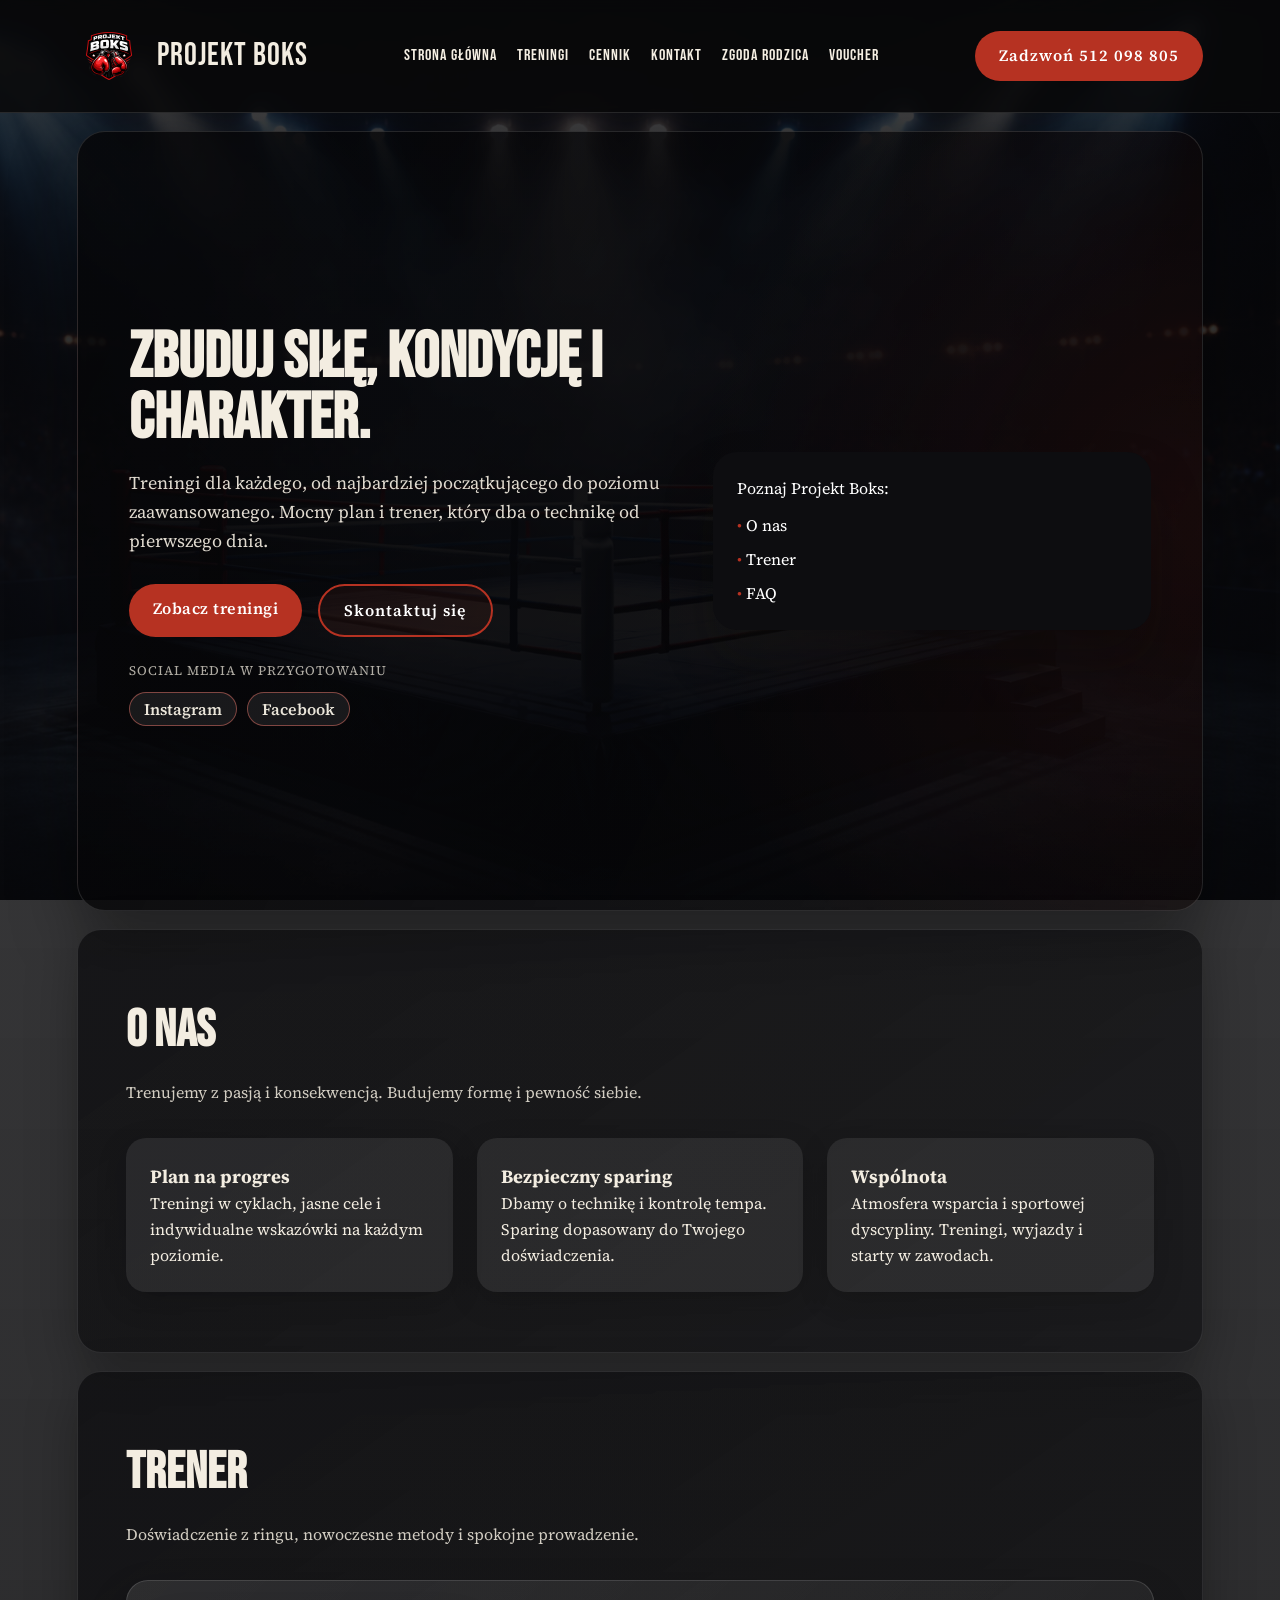
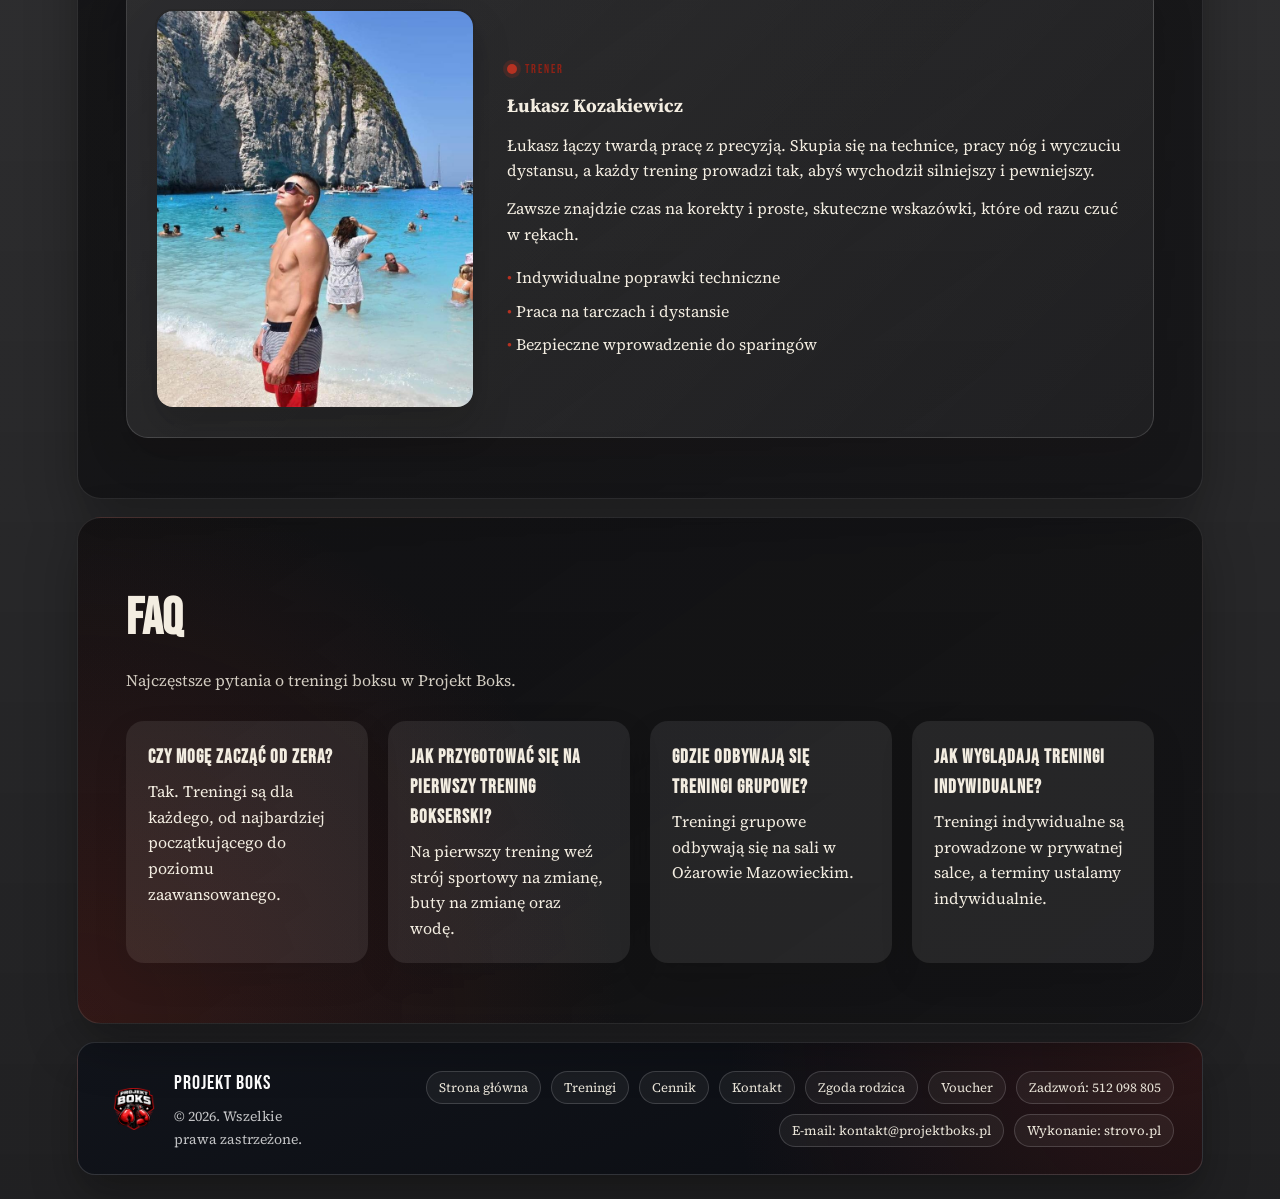
==== index.html @ 38eeeb5b "aktualizacja" ====
﻿<!doctype html>
<html lang="pl">
<head>
  <meta charset="utf-8" />
  <meta name="viewport" content="width=device-width, initial-scale=1" />
  <script>document.documentElement.classList.add('js');</script>
  <title>Projekt Boks - Strona Główna</title>
  <meta name="description" content="Projekt Boks: treningi boksu dla początkujących i zaawansowanych. Sprawdź ofertę, cennik i kontakt." />
  <meta name="robots" content="index,follow" />
  <meta name="theme-color" content="#b63222" />
  <link rel="canonical" href="https://projektboks.pl/" />
  <meta property="og:type" content="website" />
  <meta property="og:title" content="Projekt Boks - Klub Bokserski" />
  <meta property="og:description" content="Treningi boksu dla każdego: grupowe i indywidualne." />
  <meta property="og:url" content="https://projektboks.pl/" />
  <meta property="og:image" content="https://projektboks.pl/img/logo.png" />
  <link rel="preconnect" href="https://fonts.googleapis.com" />
  <link rel="preconnect" href="https://fonts.gstatic.com" crossorigin />
  <link href="https://fonts.googleapis.com/css2?family=Bebas+Neue&family=Source+Serif+4:opsz,wght@8..60,300;8..60,400;8..60,600&display=swap" rel="stylesheet" />
  <link rel="icon" href="img/logo.png" type="image/png" />
  <link rel="stylesheet" href="styles.css" />
</head>
<body>
  <div class="bg-noise"></div>
  <header class="site-header">
    <a class="brand" href="./" aria-label="Strona główna">
      <img src="img/logo.png" alt="Projekt Boks logo" class="logo" width="64" height="64" />
      <div class="brand-text">
        <span class="brand-name">Projekt Boks</span>
      </div>
    </a>
    <button class="nav-toggle" type="button" aria-expanded="false" aria-controls="site-nav" aria-label="Otwórz menu">
      <span></span><span></span><span></span>
    </button>
    <nav id="site-nav" class="nav">
      <a href="./">Strona główna</a>
      <a href="treningi/">Treningi</a>
      <a href="cennik/">Cennik</a>
      <a href="kontakt/">Kontakt</a>
      <a href="media/Zgoda%20rodzica.pdf" target="_blank" rel="noopener noreferrer">Zgoda rodzica</a>
      <a href="https://forms.gle/zf1vMXAwkFk1NDKx6" target="_blank" rel="noopener noreferrer">Voucher</a>
    </nav>
    <div class="header-cta">
      <a class="btn btn-primary btn-phone" href="tel:+48512098805">Zadzwoń 512 098 805</a>
    </div>
  </header>

  <main>
    <section class="hero" id="hero">
      <div class="hero-content">
        <h1>Zbuduj siłę, kondycję i charakter.</h1>
        <p class="lead">
          Treningi dla każdego, od najbardziej początkującego do poziomu zaawansowanego.
          Mocny plan i trener, który dba o technikę od pierwszego dnia.
        </p>
        <div class="hero-actions">
          <a class="btn btn-primary" href="treningi/">Zobacz treningi</a>
          <a class="btn btn-outline btn-phone" href="kontakt/">Skontaktuj się</a>
        </div>
        <div class="hero-social" aria-label="Social media w przygotowaniu">
          <p class="hero-social-note">Social media w przygotowaniu</p>
          <div class="hero-social-list">
            <span class="social-chip">Instagram</span>
            <span class="social-chip">Facebook</span>
          </div>
        </div>
      </div>
      <div class="hero-card">
        <div class="card-body">
          <p class="card-text">Poznaj Projekt Boks:</p>
          <ul class="card-list">
            <li><a href="#o-nas">O nas</a></li>
            <li><a href="#trener">Trener</a></li>
            <li><a href="#faq">FAQ</a></li>
          </ul>
        </div>
      </div>
    </section>

    <section class="about" id="o-nas">
      <div class="section-heading">
        <h2>O nas</h2>
        <p>Trenujemy z pasją i konsekwencją. Budujemy formę i pewność siebie.</p>
      </div>
      <div class="about-grid">
        <div class="about-card">
          <h3>Plan na progres</h3>
          <p>Treningi w cyklach, jasne cele i indywidualne wskazówki na każdym poziomie.</p>
        </div>
        <div class="about-card">
          <h3>Bezpieczny sparing</h3>
          <p>Dbamy o technikę i kontrolę tempa. Sparing dopasowany do Twojego doświadczenia.</p>
        </div>
        <div class="about-card">
          <h3>Wspólnota</h3>
          <p>Atmosfera wsparcia i sportowej dyscypliny. Treningi, wyjazdy i starty w zawodach.</p>
        </div>
      </div>
    </section>

    <section class="coach" id="trener">
      <div class="section-heading">
        <h2>Trener</h2>
        <p>Doświadczenie z ringu, nowoczesne metody i spokojne prowadzenie.</p>
      </div>
      <div class="coach-profile">
        <img src="img/trener.jpg" alt="Łukasz Kozakiewicz - trener boksu" class="coach-photo" loading="lazy" />
        <div class="coach-info">
          <span class="coach-role">Trener</span>
          <h3>Łukasz Kozakiewicz</h3>
          <p>
            Łukasz łączy twardą pracę z precyzją. Skupia się na technice, pracy nóg i wyczuciu
            dystansu, a każdy trening prowadzi tak, abyś wychodził silniejszy i pewniejszy.
          </p>
          <p>
            Zawsze znajdzie czas na korekty i proste, skuteczne wskazówki, które od razu czuć w
            rękach.
          </p>
          <ul class="coach-list">
            <li>Indywidualne poprawki techniczne</li>
            <li>Praca na tarczach i dystansie</li>
            <li>Bezpieczne wprowadzenie do sparingów</li>
          </ul>
        </div>
      </div>
    </section>

    <section class="faq" id="faq">
      <div class="section-heading">
        <h2>FAQ</h2>
        <p>Najczęstsze pytania o treningi boksu w Projekt Boks.</p>
      </div>
      <div class="faq-grid">
        <article class="faq-item">
          <h3>Czy mogę zacząć od zera?</h3>
          <p>Tak. Treningi są dla każdego, od najbardziej początkującego do poziomu zaawansowanego.</p>
        </article>
        <article class="faq-item">
          <h3>Jak przygotować się na pierwszy trening bokserski?</h3>
          <p>Na pierwszy trening weź strój sportowy na zmianę, buty na zmianę oraz wodę.</p>
        </article>
        <article class="faq-item">
          <h3>Gdzie odbywają się treningi grupowe?</h3>
          <p>Treningi grupowe odbywają się na sali w Ożarowie Mazowieckim.</p>
        </article>
        <article class="faq-item">
          <h3>Jak wyglądają treningi indywidualne?</h3>
          <p>Treningi indywidualne są prowadzone w prywatnej salce, a terminy ustalamy indywidualnie.</p>
        </article>
      </div>
    </section>
  </main>

  <footer class="site-footer">
    <div class="footer-left">
      <img src="img/logo.png" alt="Projekt Boks logo" class="footer-logo" width="56" height="56" />
      <div class="footer-meta">
        <span class="footer-brand">Projekt Boks</span>
        <span>© 2026. Wszelkie prawa zastrzeżone.</span>
      </div>
    </div>
    <div class="footer-right">
      <a class="footer-link" href="./">Strona główna</a>
      <a class="footer-link" href="treningi/">Treningi</a>
      <a class="footer-link" href="cennik/">Cennik</a>
      <a class="footer-link" href="kontakt/">Kontakt</a>
      <a class="footer-link" href="media/Zgoda%20rodzica.pdf" target="_blank" rel="noopener noreferrer">Zgoda rodzica</a>
      <a class="footer-link" href="https://forms.gle/zf1vMXAwkFk1NDKx6" target="_blank" rel="noopener noreferrer">Voucher</a>
      <a class="footer-link" href="tel:+48512098805">Zadzwoń: 512 098 805</a>
      <a class="footer-link" href="mailto:kontakt@projektboks.pl">E-mail: kontakt@projektboks.pl</a>
      <a class="footer-link" href="https://strovo.pl" rel="nofollow">Wykonanie: strovo.pl</a>
    </div>
  </footer>
  <script>
    (function () {
      var toggle = document.querySelector(".nav-toggle");
      var nav = document.getElementById("site-nav");
      if (!toggle || !nav) return;
      toggle.addEventListener("click", function () {
        var isOpen = nav.classList.toggle("open");
        toggle.setAttribute("aria-expanded", isOpen ? "true" : "false");
      });
      nav.querySelectorAll("a").forEach(function (link) {
        link.addEventListener("click", function () {
          nav.classList.remove("open");
          toggle.setAttribute("aria-expanded", "false");
        });
      });
    })();
  </script>
</body>
</html>
---- styles.css ----
﻿:root {
  --ink: #f3ede1;
  --sand: #f5efe3;
  --clay: #d7c6a5;
  --ember: #b63222;
  --ember-dark: #8f2216;
  --charcoal: #0d0d10;
  --mist: rgba(255, 255, 255, 0.1);
}

html {
  scroll-behavior: smooth;
  scroll-padding-top: 110px;
}

@media (prefers-reduced-motion: reduce) {
  html {
    scroll-behavior: auto;
  }
}

* {
  box-sizing: border-box;
  margin: 0;
  padding: 0;
}

body {
  font-family: "Source Serif 4", serif;
  color: var(--ink);
  background:
    linear-gradient(rgba(8, 8, 10, 0.78), rgba(8, 8, 10, 0.9)),
    url("img/tlo.png") center / cover no-repeat fixed;
  line-height: 1.6;
  min-height: 100vh;
}

.bg-noise {
  position: fixed;
  inset: 0;
  background-image: url("data:image/svg+xml,%3Csvg xmlns='http://www.w3.org/2000/svg' width='120' height='120' viewBox='0 0 120 120'%3E%3Cfilter id='n'%3E%3CfeTurbulence type='fractalNoise' baseFrequency='0.9' numOctaves='2' stitchTiles='stitch'/%3E%3C/filter%3E%3Crect width='120' height='120' filter='url(%23n)' opacity='0.06'/%3E%3C/svg%3E");
  pointer-events: none;
  mix-blend-mode: soft-light;
  opacity: 0.32;
  z-index: 0;
}

.site-header {
  position: sticky;
  top: 0;
  z-index: 2;
  display: flex;
  justify-content: space-between;
  align-items: center;
  padding: 24px 6vw;
  background: rgba(8, 8, 10, 0.88);
  backdrop-filter: blur(8px);
  border-bottom: 1px solid rgba(255, 255, 255, 0.12);
  gap: 20px;
}

.brand {
  display: flex;
  gap: 16px;
  align-items: center;
  text-decoration: none;
  color: inherit;
}

.logo {
  width: 64px;
  height: 64px;
  object-fit: contain;
}

.brand-text {
  display: flex;
  flex-direction: column;
  font-family: "Bebas Neue", sans-serif;
  letter-spacing: 1px;
}

.brand-name {
  font-size: 32px;
}

.brand-tag {
  font-size: 14px;
  color: var(--ember-dark);
}

.nav {
  display: flex;
  gap: 20px;
  font-family: "Bebas Neue", sans-serif;
  letter-spacing: 1px;
}

.nav-toggle {
  display: none;
}

.nav a {
  text-decoration: none;
  color: #f5efe3;
  position: relative;
}

.nav a::after {
  content: "";
  position: absolute;
  left: 0;
  bottom: -6px;
  width: 100%;
  height: 2px;
  background: var(--ember);
  transform: scaleX(0);
  transform-origin: left;
  transition: transform 0.3s ease;
}

.nav a:hover::after {
  transform: scaleX(1);
}

.nav a[aria-current="page"]::after {
  transform: scaleX(1);
}

.nav a:focus-visible,
.brand:focus-visible,
.btn:focus-visible {
  outline: 3px solid rgba(182, 50, 34, 0.6);
  outline-offset: 4px;
  border-radius: 999px;
}

main {
  position: relative;
  z-index: 1;
}

section {
  padding: 80px 6vw;
}

.top-anchor {
  position: absolute;
  top: 0;
  left: 0;
  height: 1px;
  width: 1px;
}

.hero {
  display: grid;
  grid-template-columns: 1.1fr 0.9fr;
  gap: 48px;
  align-items: center;
  min-height: calc(100vh - 120px);
  margin: 18px 6vw;
  border-radius: 28px;
  padding: 70px clamp(24px, 4vw, 54px);
  background:
    linear-gradient(115deg, rgba(6, 6, 8, 0.86), rgba(6, 6, 8, 0.62)),
    radial-gradient(circle at right, rgba(182, 50, 34, 0.28), transparent 46%);
  border: 1px solid rgba(255, 255, 255, 0.12);
  box-shadow: 0 24px 66px rgba(0, 0, 0, 0.42);
}

.eyebrow {
  text-transform: uppercase;
  font-family: "Bebas Neue", sans-serif;
  letter-spacing: 2px;
  color: var(--ember-dark);
}

.hero h1 {
  font-family: "Bebas Neue", sans-serif;
  font-size: clamp(42px, 5vw, 88px);
  margin: 12px 0 20px;
  line-height: 0.95;
}

.lead {
  font-size: 18px;
  max-width: 560px;
  color: rgba(243, 237, 225, 0.92);
}

.hero-actions {
  display: flex;
  gap: 16px;
  margin: 28px 0 24px;
}

.hero-social {
  display: grid;
  gap: 10px;
}

.hero-social-note {
  font-size: 13px;
  letter-spacing: 1px;
  text-transform: uppercase;
  color: rgba(243, 237, 225, 0.72);
}

.hero-social-list {
  display: flex;
  flex-wrap: wrap;
  gap: 10px;
}

.social-chip {
  display: inline-flex;
  align-items: center;
  padding: 8px 14px;
  border-radius: 999px;
  background: rgba(255, 255, 255, 0.08);
  border: 1px solid rgba(255, 127, 113, 0.45);
  color: rgba(243, 237, 225, 0.96);
  font-weight: 600;
  line-height: 1;
}

.btn {
  display: inline-block;
  padding: 12px 24px;
  border-radius: 999px;
  text-decoration: none;
  font-weight: 600;
  letter-spacing: 0.5px;
  transition: transform 0.2s ease, box-shadow 0.2s ease;
  cursor: pointer;
}

button.btn {
  font-family: "Source Serif 4", serif;
}

.btn:hover {
  transform: translateY(-2px);
  box-shadow: 0 12px 24px rgba(12, 10, 7, 0.15);
}

.btn-primary {
  background: var(--ember);
  color: #fff;
}

.btn-outline {
  border: 2px solid var(--ember);
  color: #fff;
  background: rgba(182, 50, 34, 0.08);
}

.btn-phone {
  letter-spacing: 1px;
}

.hero-card {
  background: var(--charcoal);
  color: #fff;
  border-radius: 24px;
  overflow: hidden;
  box-shadow: 0 30px 50px rgba(12, 10, 7, 0.25);
  transform: translateY(20px);
  animation: floatIn 1s ease forwards;
}

.card-top {
  background: var(--ember);
  padding: 16px 24px;
  font-family: "Bebas Neue", sans-serif;
  letter-spacing: 1px;
}

.card-body {
  padding: 24px;
}

.card-title {
  font-size: 22px;
  font-weight: 600;
  margin-bottom: 12px;
}

.card-list {
  margin-top: 12px;
  display: grid;
  gap: 8px;
  list-style: none;
}

.card-list li::before {
  content: "• ";
  color: var(--ember);
}

.card-list a {
  color: #fff;
  text-decoration: none;
}

.card-list a:hover {
  text-decoration: underline;
}

.section-heading h2 {
  font-family: "Bebas Neue", sans-serif;
  font-size: clamp(32px, 4vw, 64px);
  margin-bottom: 8px;
}

.section-heading p {
  max-width: 520px;
  color: rgba(243, 237, 225, 0.85);
}

.about-grid,
.training-grid,
.pricing-grid {
  display: grid;
  gap: 24px;
  margin-top: 32px;
}

.about-grid {
  grid-template-columns: repeat(auto-fit, minmax(220px, 1fr));
}

.about,
.coach,
.training,
.pricing,
.faq {
  margin: 18px 6vw;
  border-radius: 24px;
  padding: 60px clamp(22px, 4vw, 48px);
  background: linear-gradient(145deg, rgba(12, 12, 14, 0.74), rgba(12, 12, 14, 0.58));
  border: 1px solid rgba(255, 255, 255, 0.1);
  box-shadow: 0 20px 52px rgba(0, 0, 0, 0.32);
}

.about-card {
  background: rgba(255, 255, 255, 0.08);
  padding: 24px;
  border-radius: 20px;
  box-shadow: 0 10px 30px rgba(0, 0, 0, 0.2);
}

.training {
  background:
    radial-gradient(circle at top right, rgba(182, 50, 34, 0.22), transparent 42%),
    linear-gradient(145deg, rgba(12, 12, 14, 0.8), rgba(12, 12, 14, 0.62));
}

.coach-profile {
  display: grid;
  grid-template-columns: minmax(220px, 320px) 1fr;
  gap: 32px;
  align-items: center;
  margin-top: 32px;
  background: linear-gradient(135deg, rgba(255, 255, 255, 0.1), rgba(255, 255, 255, 0.04));
  padding: 28px;
  border-radius: 22px;
  box-shadow: 0 18px 44px rgba(12, 10, 7, 0.14);
  border: 1px solid rgba(255, 255, 255, 0.14);
}

.coach-photo {
  width: 100%;
  aspect-ratio: 4 / 5;
  object-fit: cover;
  border-radius: 18px;
  border: 2px solid rgba(12, 10, 7, 0.12);
  box-shadow: 0 18px 36px rgba(12, 10, 7, 0.18);
}

.coach-info {
  display: grid;
  gap: 12px;
}

.coach-role {
  display: inline-flex;
  align-items: center;
  gap: 8px;
  font-family: "Bebas Neue", sans-serif;
  letter-spacing: 2px;
  text-transform: uppercase;
  font-size: 12px;
  color: var(--ember-dark);
}

.coach-role::before {
  content: "";
  width: 10px;
  height: 10px;
  border-radius: 50%;
  background: var(--ember);
  box-shadow: 0 0 0 4px rgba(182, 50, 34, 0.2);
}

.coach-list {
  list-style: none;
  display: grid;
  gap: 8px;
  margin-top: 6px;
}

.coach-list li::before {
  content: "• ";
  color: var(--ember);
}

.training-grid {
  grid-template-columns: repeat(auto-fit, minmax(240px, 1fr));
}

.training-grid article {
  background: rgba(255, 255, 255, 0.08);
  padding: 24px;
  border-radius: 18px;
  box-shadow: 0 18px 36px rgba(12, 10, 7, 0.12);
  display: grid;
  gap: 12px;
}

.training-card h3 {
  font-family: "Bebas Neue", sans-serif;
  letter-spacing: 1px;
  font-size: 34px;
}

.training-list {
  list-style: none;
  display: grid;
  gap: 8px;
  margin: 4px 0 2px;
}

.training-list li::before {
  content: "• ";
  color: var(--ember);
}

.training-meta {
  display: flex;
  flex-wrap: wrap;
  gap: 10px;
}

.training-page .pill {
  background: rgba(182, 50, 34, 0.18);
  border: 1px solid rgba(255, 127, 113, 0.62);
  color: #fff;
  padding: 9px 14px;
}

.training-page .pill-label {
  color: rgba(255, 255, 255, 0.85);
  font-size: 12px;
}

.training-page .pill-value {
  color: #ffe2de;
  font-weight: 700;
  letter-spacing: 0.2px;
}

.pill {
  display: inline-flex;
  align-items: center;
  gap: 8px;
  padding: 8px 14px;
  border-radius: 999px;
  background: rgba(182, 50, 34, 0.2);
  border: 1px solid rgba(182, 50, 34, 0.5);
  font-size: 13px;
  font-weight: 600;
  color: var(--ember-dark);
}

.pill-label {
  font-family: "Source Serif 4", serif;
  font-size: 12px;
  font-weight: 600;
  color: rgba(243, 237, 225, 0.8);
}

.training-note {
  margin-top: 24px;
  font-weight: 600;
  display: grid;
  gap: 12px;
  background: rgba(255, 255, 255, 0.07);
  border: 1px solid rgba(182, 50, 34, 0.35);
  border-radius: 18px;
  padding: 22px;
}

.training-note h3 {
  font-family: "Bebas Neue", sans-serif;
  letter-spacing: 1px;
  font-size: 30px;
}

.training-note p {
  color: rgba(243, 237, 225, 0.9);
}

.schedule-box {
  margin-top: 24px;
  background: rgba(255, 255, 255, 0.07);
  border: 1px solid rgba(255, 255, 255, 0.2);
  border-radius: 18px;
  padding: 22px;
}

.schedule-box h3 {
  font-family: "Bebas Neue", sans-serif;
  letter-spacing: 1px;
  font-size: 30px;
}

.schedule-days {
  margin-top: 4px;
  color: rgba(243, 237, 225, 0.9);
  font-weight: 600;
}

.schedule-list {
  display: grid;
  gap: 10px;
  margin-top: 14px;
}

.schedule-item {
  display: grid;
  grid-template-columns: 92px 1fr;
  gap: 12px;
  align-items: center;
  padding: 10px 12px;
  border-radius: 12px;
  background: rgba(0, 0, 0, 0.18);
  border: 1px solid rgba(255, 255, 255, 0.08);
}

.schedule-time {
  font-family: "Bebas Neue", sans-serif;
  font-size: 28px;
  color: #ff7f71;
  letter-spacing: 1px;
  line-height: 1;
}

.schedule-group {
  color: rgba(243, 237, 225, 0.95);
}

.pricing-grid {
  grid-template-columns: repeat(auto-fit, minmax(240px, 1fr));
  align-items: stretch;
}

.faq {
  background:
    radial-gradient(circle at bottom left, rgba(182, 50, 34, 0.2), transparent 44%),
    linear-gradient(145deg, rgba(12, 12, 14, 0.78), rgba(12, 12, 14, 0.62));
}

.faq-grid {
  display: grid;
  gap: 20px;
  margin-top: 28px;
  grid-template-columns: repeat(auto-fit, minmax(240px, 1fr));
}

.faq-item {
  background: rgba(255, 255, 255, 0.08);
  padding: 22px;
  border-radius: 18px;
  box-shadow: 0 14px 34px rgba(12, 10, 7, 0.1);
}

.faq-item h3 {
  font-family: "Bebas Neue", sans-serif;
  letter-spacing: 1px;
  margin-bottom: 6px;
}

.price-card {
  background: rgba(255, 255, 255, 0.08);
  padding: 28px;
  border-radius: 20px;
  box-shadow: 0 16px 40px rgba(12, 10, 7, 0.12);
  display: grid;
  gap: 16px;
  grid-template-rows: auto auto 1fr auto;
  min-height: 100%;
}

.price-card ul {
  list-style: none;
  display: grid;
  gap: 8px;
  align-content: start;
}

.price-card ul li::before {
  content: "• ";
  color: var(--ember);
}

.price {
  font-size: 36px;
  font-family: "Bebas Neue", sans-serif;
}

.group-prices {
  display: grid;
  gap: 10px;
  background: rgba(182, 50, 34, 0.14);
  border: 1px solid rgba(255, 127, 113, 0.5);
  border-radius: 14px;
  padding: 12px;
}

.group-price-row {
  display: flex;
  justify-content: space-between;
  align-items: center;
  gap: 12px;
  background: rgba(0, 0, 0, 0.2);
  border: 1px solid rgba(255, 255, 255, 0.1);
  border-radius: 10px;
  padding: 10px 12px;
}

.group-price-label {
  color: rgba(243, 237, 225, 0.92);
  font-weight: 600;
}

.group-price-value {
  font-family: "Bebas Neue", sans-serif;
  font-size: 30px;
  letter-spacing: 0.5px;
  color: #ff9f93;
  line-height: 1;
}

.featured {
  border: 2px solid var(--ember);
  box-shadow: 0 20px 44px rgba(12, 10, 7, 0.16);
}

.contact {
  background: radial-gradient(circle at top left, rgba(182, 50, 34, 0.24), transparent 45%),
    radial-gradient(circle at bottom right, rgba(255, 255, 255, 0.07), transparent 55%),
    linear-gradient(180deg, #12141a 0%, #0c0f14 100%);
  color: #fff;
  position: relative;
  overflow: hidden;
  margin: 18px 6vw;
  border-radius: 24px;
  border: 1px solid rgba(255, 255, 255, 0.14);
}

.contact::after {
  content: "";
  position: absolute;
  right: -120px;
  top: 40px;
  width: 260px;
  height: 260px;
  border-radius: 50%;
  border: 1px solid rgba(255, 255, 255, 0.12);
  box-shadow: inset 0 0 0 10px rgba(182, 50, 34, 0.18);
  pointer-events: none;
}

.contact-heading {
  max-width: 560px;
}

.contact-grid {
  display: grid;
  gap: 24px;
  margin-top: 32px;
  grid-template-columns: minmax(0, 1fr);
  justify-items: center;
}

.contact-card {
  background: linear-gradient(145deg, rgba(255, 255, 255, 0.1), rgba(255, 255, 255, 0.03));
  border: 1px solid rgba(182, 50, 34, 0.34);
  padding: 36px 40px;
  border-radius: 24px;
  box-shadow: 0 26px 70px rgba(0, 0, 0, 0.45);
  display: grid;
  grid-template-columns: 1.1fr auto;
  gap: 24px;
  align-items: center;
  max-width: 900px;
  width: 100%;
  backdrop-filter: blur(6px);
}

.contact-card h3 {
  font-family: "Bebas Neue", sans-serif;
  margin-top: 4px;
  letter-spacing: 1px;
  color: #f7f7f7;
}

.contact-card p {
  color: rgba(243, 237, 225, 0.88);
}

.contact-mail-link {
  color: #ff9f93;
  font-weight: 700;
  text-decoration: none;
}

.contact-mail-link:hover {
  text-decoration: underline;
}

.contact-form-card {
  grid-template-columns: 1fr;
  gap: 20px;
}

.contact-form {
  display: grid;
  gap: 10px;
}

.contact-form label {
  font-weight: 700;
  color: rgba(255, 255, 255, 0.9);
}

.contact-form input,
.contact-form textarea {
  width: 100%;
  background: rgba(8, 8, 10, 0.55);
  border: 1px solid rgba(255, 255, 255, 0.2);
  border-radius: 12px;
  padding: 12px 14px;
  color: #fff;
  font-family: "Source Serif 4", serif;
  font-size: 16px;
}

.contact-form input:focus-visible,
.contact-form textarea:focus-visible {
  outline: 2px solid rgba(255, 127, 113, 0.7);
  outline-offset: 2px;
}

.contact-form button {
  justify-self: start;
}



.phone {
  font-family: "Bebas Neue", sans-serif;
  font-size: 44px;
  letter-spacing: 2px;
  margin-top: 6px;
  color: #ff7f71;
  text-shadow: 0 8px 24px rgba(0, 0, 0, 0.4);
}

.contact-right {
  display: grid;
  justify-items: end;
  gap: 12px;
}

.parent-consent {
  margin: 18px 6vw;
  border-radius: 24px;
  padding: 60px clamp(22px, 4vw, 48px);
  background: linear-gradient(145deg, rgba(12, 12, 14, 0.78), rgba(12, 12, 14, 0.6));
  border: 1px solid rgba(255, 255, 255, 0.1);
  box-shadow: 0 20px 52px rgba(0, 0, 0, 0.32);
}

.consent-actions {
  margin-top: 22px;
  display: flex;
  flex-wrap: wrap;
  gap: 12px;
}

.pdf-wrap {
  margin-top: 22px;
  border-radius: 16px;
  overflow: hidden;
  border: 1px solid rgba(255, 255, 255, 0.14);
  background: rgba(0, 0, 0, 0.2);
}

.pdf-viewer {
  width: 100%;
  min-height: 75vh;
  border: 0;
}

@media (max-width: 900px) {
  .contact-card {
    grid-template-columns: 1fr;
    justify-items: start;
  }

  .contact-right {
    justify-items: start;
  }
}


.site-footer {
  margin: 18px 6vw 24px;
  padding: 24px clamp(18px, 3vw, 28px);
  display: flex;
  justify-content: space-between;
  align-items: center;
  gap: 20px;
  background:
    radial-gradient(circle at top right, rgba(182, 50, 34, 0.18), transparent 42%),
    linear-gradient(160deg, #11141b 0%, #0b0d12 100%);
  color: rgba(255, 255, 255, 0.75);
  border: 1px solid rgba(255, 255, 255, 0.14);
  border-radius: 18px;
  box-shadow: 0 20px 44px rgba(0, 0, 0, 0.34);
}

.footer-left {
  display: flex;
  align-items: center;
  gap: 12px;
  font-size: 14px;
  min-width: 220px;
}

.footer-meta {
  display: grid;
  gap: 6px;
}

.footer-logo {
  width: 56px;
  height: 56px;
  object-fit: contain;
  border: 0;
  background: transparent;
  padding: 0;
  box-shadow: none;
}

.footer-brand {
  font-family: "Bebas Neue", sans-serif;
  font-size: 20px;
  letter-spacing: 1px;
  color: #fff;
}

.footer-right {
  display: flex;
  gap: 10px;
  flex-wrap: wrap;
  align-items: center;
  justify-content: flex-end;
}

.footer-link {
  color: rgba(243, 237, 225, 0.96);
  text-decoration: none;
  font-size: 13px;
  line-height: 1;
  padding: 9px 12px;
  border-radius: 999px;
  border: 1px solid rgba(255, 255, 255, 0.16);
  background: rgba(255, 255, 255, 0.05);
  transition: border-color 0.2s ease, background 0.2s ease, color 0.2s ease;
}

.footer-link:hover {
  color: #fff;
  background: rgba(182, 50, 34, 0.18);
  border-color: rgba(255, 127, 113, 0.52);
}

@keyframes floatIn {
  from {
    opacity: 0;
    transform: translateY(40px);
  }
  to {
    opacity: 1;
    transform: translateY(20px);
  }
}

@media (max-width: 900px) {
  .site-header {
    flex-direction: column;
    gap: 12px;
    padding: 18px 6vw;
    align-items: stretch;
  }

  .nav-toggle {
    display: inline-flex;
    position: absolute;
    right: 6vw;
    top: 14px;
    align-items: center;
    justify-content: center;
    border: 1px solid rgba(255, 127, 113, 0.5);
    background: rgba(182, 50, 34, 0.12);
    color: #fff;
    border-radius: 12px;
    width: 48px;
    height: 42px;
    padding: 0;
    gap: 4px;
    flex-direction: column;
  }

  .nav-toggle span {
    width: 22px;
    height: 2px;
    background: #fff;
    border-radius: 2px;
  }

  .js .nav {
    display: none;
  }

  .js .nav.open {
    display: grid;
  }

  .nav {
    width: 100%;
    grid-template-columns: 1fr;
    gap: 10px;
    justify-content: flex-start;
    overflow: visible;
    padding-top: 4px;
  }

  .nav a {
    white-space: normal;
    padding: 10px 12px;
    border-radius: 12px;
    border: 1px solid rgba(255, 255, 255, 0.16);
    background: rgba(255, 255, 255, 0.04);
    font-size: 22px;
    line-height: 1.1;
  }

  .header-cta {
    width: 100%;
    display: flex;
    justify-content: center;
  }

  .logo {
    width: 56px;
    height: 56px;
  }

  .hero {
    grid-template-columns: 1fr;
    min-height: auto;
    margin: 12px 6vw;
    padding: 56px 22px;
  }

  .coach-profile {
    grid-template-columns: 1fr;
  }

  .about,
  .coach,
  .training,
  .pricing,
  .faq,
  .contact,
  .parent-consent {
    margin: 12px 6vw;
    padding: 48px 22px;
  }

  .hero-actions {
    flex-direction: column;
    align-items: flex-start;
  }

  .hero-actions .btn,
  .header-cta .btn,
  .contact-card .btn {
    width: 100%;
    text-align: center;
  }

  section {
    padding: 64px 6vw;
  }

  .phone {
    font-size: 34px;
  }

  .site-footer {
    flex-direction: column;
    align-items: flex-start;
    gap: 12px;
  }

  .footer-left {
    width: 100%;
  }

  .footer-right {
    justify-content: flex-start;
    width: 100%;
  }
}

@media (max-width: 600px) {
  .site-header {
    padding: 14px 6vw;
  }

  .nav-toggle {
    top: 10px;
  }

  .brand-name {
    font-size: 26px;
  }

  .hero h1 {
    font-size: clamp(36px, 10vw, 56px);
  }

  .lead {
    font-size: 16px;
  }

  .hero-card {
    transform: translateY(0);
  }

  .about,
  .coach,
  .training,
  .pricing,
  .faq,
  .contact,
  .parent-consent {
    margin: 10px 4vw;
    padding: 34px 16px;
  }

  .hero {
    margin: 10px 4vw;
    padding: 42px 16px;
  }

  .schedule-item {
    grid-template-columns: 78px 1fr;
    padding: 10px;
  }

  .schedule-time {
    font-size: 24px;
  }

  .footer-logo {
    width: 48px;
    height: 48px;
  }

  .footer-link {
    width: 100%;
    text-align: center;
  }

  .contact-grid {
    grid-template-columns: 1fr;
  }
}
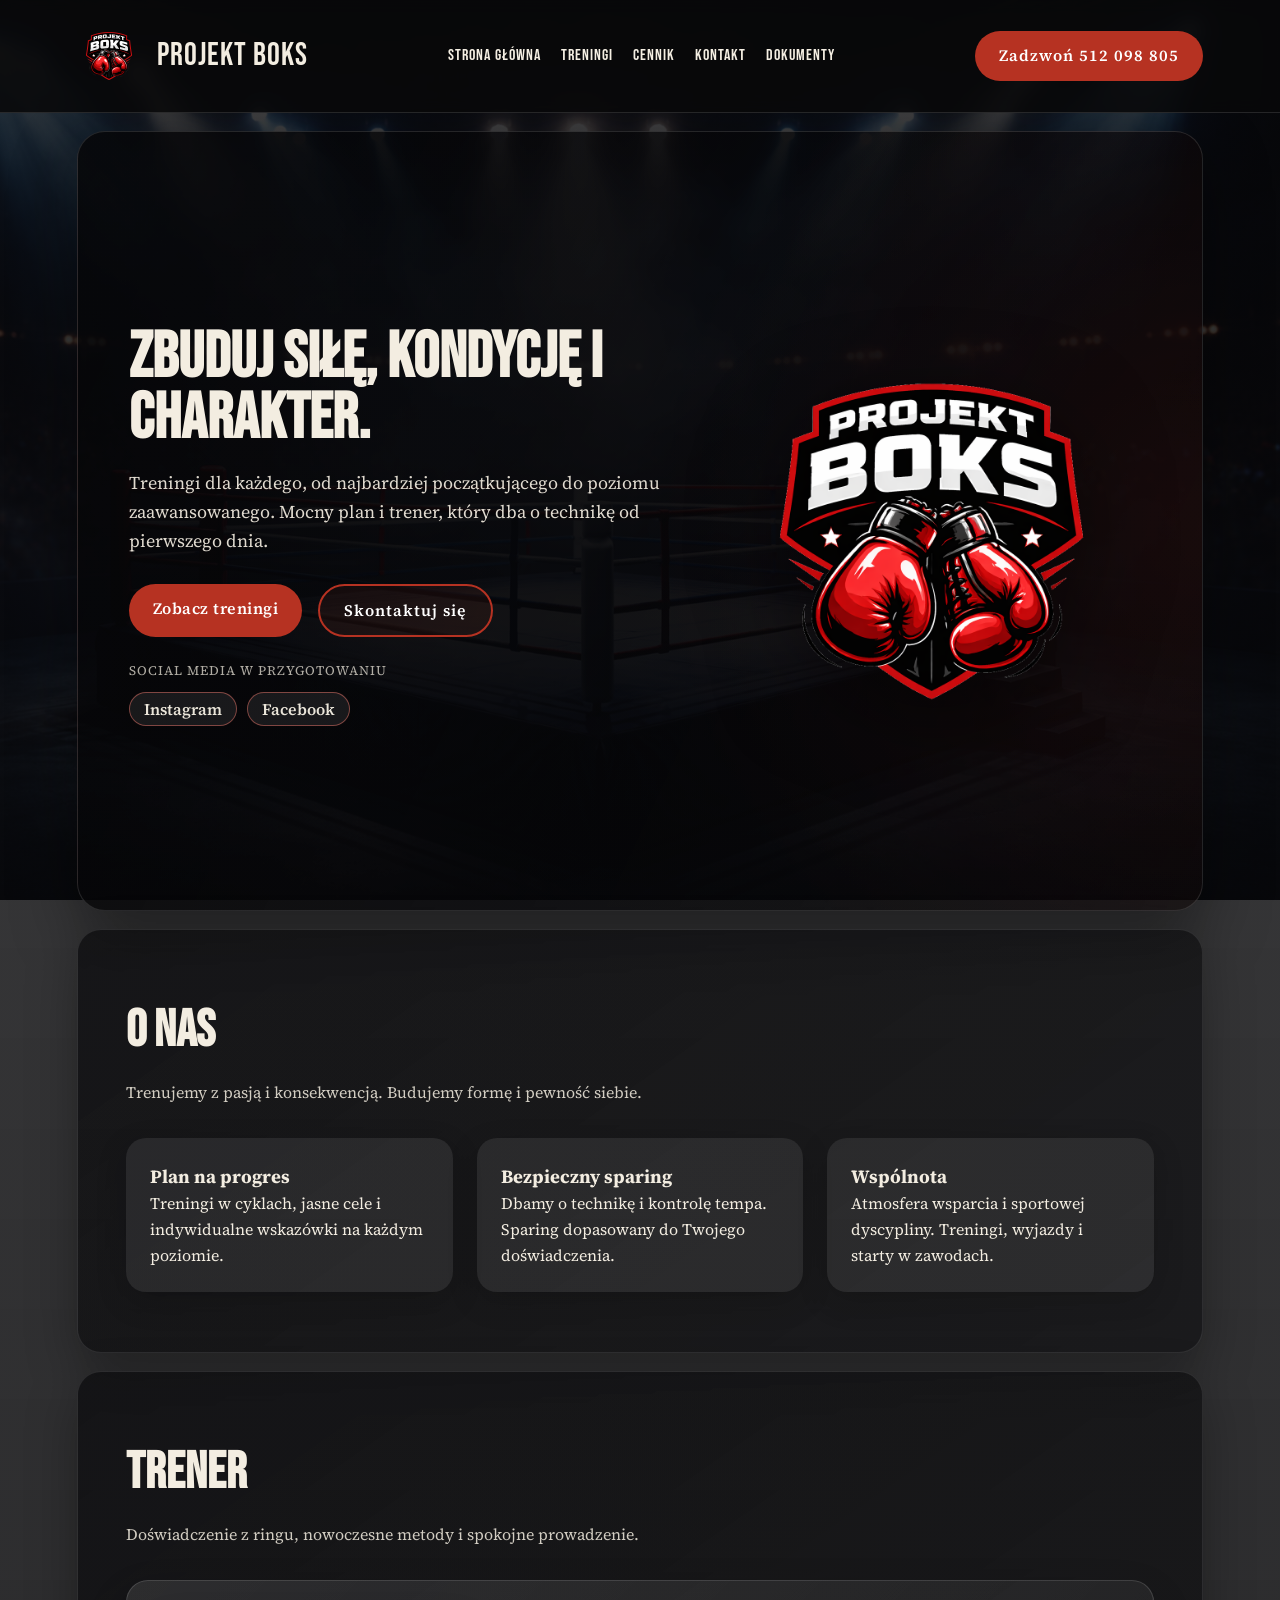
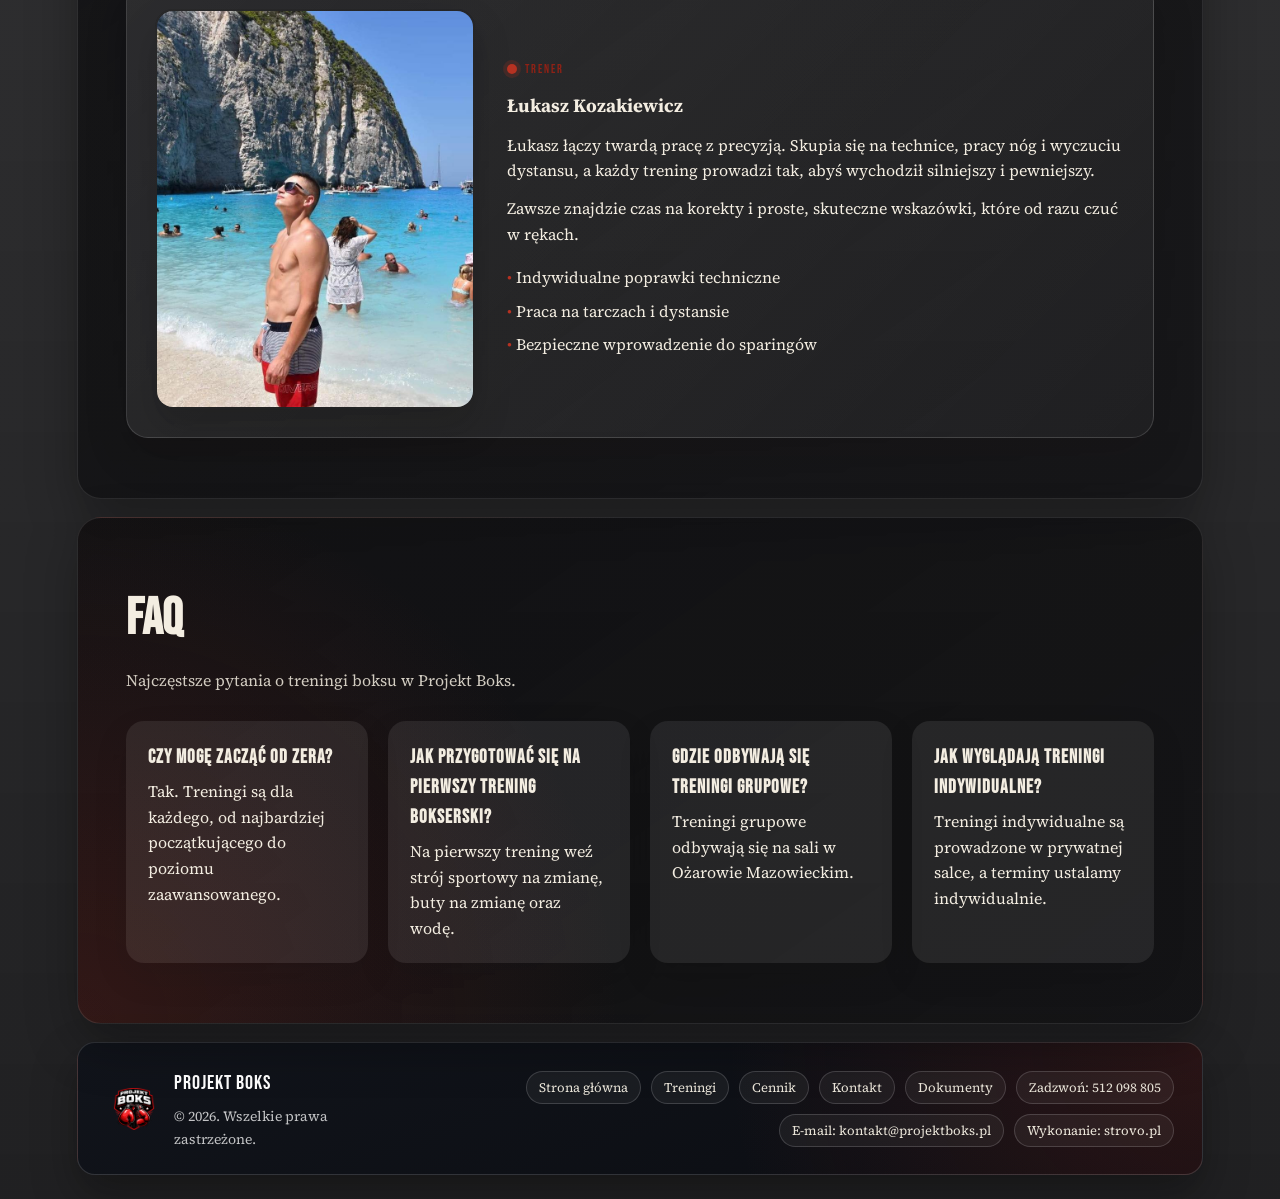
==== commit 7e690556: "aktualizacja" ====
--- a/index.html
+++ b/index.html
@@ -37,8 +37,7 @@
       <a href="treningi/">Treningi</a>
       <a href="cennik/">Cennik</a>
       <a href="kontakt/">Kontakt</a>
-      <a href="media/Zgoda%20rodzica.pdf" target="_blank" rel="noopener noreferrer">Zgoda rodzica</a>
-      <a href="https://forms.gle/zf1vMXAwkFk1NDKx6" target="_blank" rel="noopener noreferrer">Voucher</a>
+      <a href="dokumenty/">Dokumenty</a>
     </nav>
     <div class="header-cta">
       <a class="btn btn-primary btn-phone" href="tel:+48512098805">Zadzwoń 512 098 805</a>
@@ -48,7 +47,7 @@
   <main>
     <section class="hero" id="hero">
       <div class="hero-content">
-        <h1>Zbuduj siłę, kondycję i charakter.</h1>
+<h1>Zbuduj siłę, kondycję i charakter.</h1>
         <p class="lead">
           Treningi dla każdego, od najbardziej początkującego do poziomu zaawansowanego.
           Mocny plan i trener, który dba o technikę od pierwszego dnia.
@@ -67,12 +66,9 @@
       </div>
       <div class="hero-card">
         <div class="card-body">
-          <p class="card-text">Poznaj Projekt Boks:</p>
-          <ul class="card-list">
-            <li><a href="#o-nas">O nas</a></li>
-            <li><a href="#trener">Trener</a></li>
-            <li><a href="#faq">FAQ</a></li>
-          </ul>
+          <div class="hero-card-logo-wrap">
+            <img src="img/logo.png" alt="Projekt Boks logo" class="hero-card-logo" width="280" height="280" />
+          </div>
         </div>
       </div>
     </section>
@@ -164,8 +160,7 @@
       <a class="footer-link" href="treningi/">Treningi</a>
       <a class="footer-link" href="cennik/">Cennik</a>
       <a class="footer-link" href="kontakt/">Kontakt</a>
-      <a class="footer-link" href="media/Zgoda%20rodzica.pdf" target="_blank" rel="noopener noreferrer">Zgoda rodzica</a>
-      <a class="footer-link" href="https://forms.gle/zf1vMXAwkFk1NDKx6" target="_blank" rel="noopener noreferrer">Voucher</a>
+      <a class="footer-link" href="dokumenty/">Dokumenty</a>
       <a class="footer-link" href="tel:+48512098805">Zadzwoń: 512 098 805</a>
       <a class="footer-link" href="mailto:kontakt@projektboks.pl">E-mail: kontakt@projektboks.pl</a>
       <a class="footer-link" href="https://strovo.pl" rel="nofollow">Wykonanie: strovo.pl</a>
@@ -197,3 +192,11 @@
 
 
 
+
+
+
+
+
+
+
+
--- a/styles.css
+++ b/styles.css
@@ -260,11 +260,11 @@
 }
 
 .hero-card {
-  background: var(--charcoal);
+  background: transparent;
   color: #fff;
   border-radius: 24px;
-  overflow: hidden;
-  box-shadow: 0 30px 50px rgba(12, 10, 7, 0.25);
+  overflow: visible;
+  box-shadow: none;
   transform: translateY(20px);
   animation: floatIn 1s ease forwards;
 }
@@ -277,7 +277,21 @@
 }
 
 .card-body {
-  padding: 24px;
+  padding: 0;
+}
+
+.hero-card-logo-wrap {
+  min-height: 420px;
+  display: flex;
+  align-items: center;
+  justify-content: center;
+}
+
+.hero-card-logo {
+  width: min(96%, 520px);
+  height: auto;
+  object-fit: contain;
+  filter: drop-shadow(0 26px 44px rgba(0, 0, 0, 0.5));
 }
 
 .card-title {
@@ -784,7 +798,8 @@
   gap: 12px;
 }
 
-.parent-consent {
+.parent-consent,
+  .documents {
   margin: 18px 6vw;
   border-radius: 24px;
   padding: 60px clamp(22px, 4vw, 48px);
@@ -997,7 +1012,8 @@
   .pricing,
   .faq,
   .contact,
-  .parent-consent {
+  .parent-consent,
+  .documents {
     margin: 12px 6vw;
     padding: 48px 22px;
   }
@@ -1039,6 +1055,14 @@
 }
 
 @media (max-width: 600px) {
+  .hero-card-logo-wrap {
+    min-height: 280px;
+  }
+
+  .hero-card-logo {
+    width: min(90%, 340px);
+  }
+
   .site-header {
     padding: 14px 6vw;
   }
@@ -1069,7 +1093,8 @@
   .pricing,
   .faq,
   .contact,
-  .parent-consent {
+  .parent-consent,
+  .documents {
     margin: 10px 4vw;
     padding: 34px 16px;
   }
@@ -1103,3 +1128,107 @@
   }
 }
 
+.voucher-note {
+  margin-top: 26px;
+  background:
+    radial-gradient(circle at right, rgba(182, 50, 34, 0.24), transparent 48%),
+    linear-gradient(145deg, rgba(16, 16, 20, 0.88), rgba(16, 16, 20, 0.72));
+  border: 1px solid rgba(255, 127, 113, 0.5);
+  border-radius: 20px;
+  padding: 24px;
+  display: grid;
+  grid-template-columns: 1fr auto;
+  align-items: center;
+  gap: 18px;
+}
+
+.voucher-note-copy {
+  display: grid;
+  gap: 8px;
+}
+
+.voucher-note h3 {
+  font-family: "Bebas Neue", sans-serif;
+  letter-spacing: 1px;
+  font-size: clamp(34px, 4vw, 46px);
+  line-height: 0.95;
+}
+
+.voucher-note p {
+  color: rgba(243, 237, 225, 0.94);
+  max-width: 680px;
+}
+
+.voucher-btn {
+  min-width: 210px;
+  text-align: center;
+}
+
+@media (max-width: 760px) {
+  .voucher-note {
+    grid-template-columns: 1fr;
+    gap: 14px;
+  }
+
+  .voucher-btn {
+    width: 100%;
+  }
+}
+
+.documents {
+  margin: 18px 6vw;
+  border-radius: 24px;
+  padding: 60px clamp(22px, 4vw, 48px);
+  background: linear-gradient(145deg, rgba(12, 12, 14, 0.74), rgba(12, 12, 14, 0.58));
+  border: 1px solid rgba(255, 255, 255, 0.1);
+  box-shadow: 0 20px 52px rgba(0, 0, 0, 0.32);
+}
+
+.documents-grid {
+  display: grid;
+  grid-template-columns: repeat(auto-fit, minmax(280px, 1fr));
+  gap: 20px;
+  margin-top: 28px;
+}
+
+.document-card {
+  background: rgba(255, 255, 255, 0.08);
+  border: 1px solid rgba(255, 127, 113, 0.45);
+  border-radius: 18px;
+  padding: 24px;
+  display: grid;
+  grid-template-columns: 1fr auto;
+  align-items: center;
+  gap: 14px;
+}
+
+.document-card h3 {
+  font-family: "Bebas Neue", sans-serif;
+  letter-spacing: 1px;
+  font-size: 34px;
+}
+
+.document-actions {
+  display: flex;
+  justify-content: flex-end;
+}
+
+.document-actions .btn {
+  min-width: 180px;
+  text-align: center;
+}
+
+@media (max-width: 760px) {
+  .document-card {
+    grid-template-columns: 1fr;
+    align-items: start;
+  }
+
+  .document-actions {
+    justify-content: stretch;
+  }
+
+  .document-actions .btn {
+    width: 100%;
+  }
+}
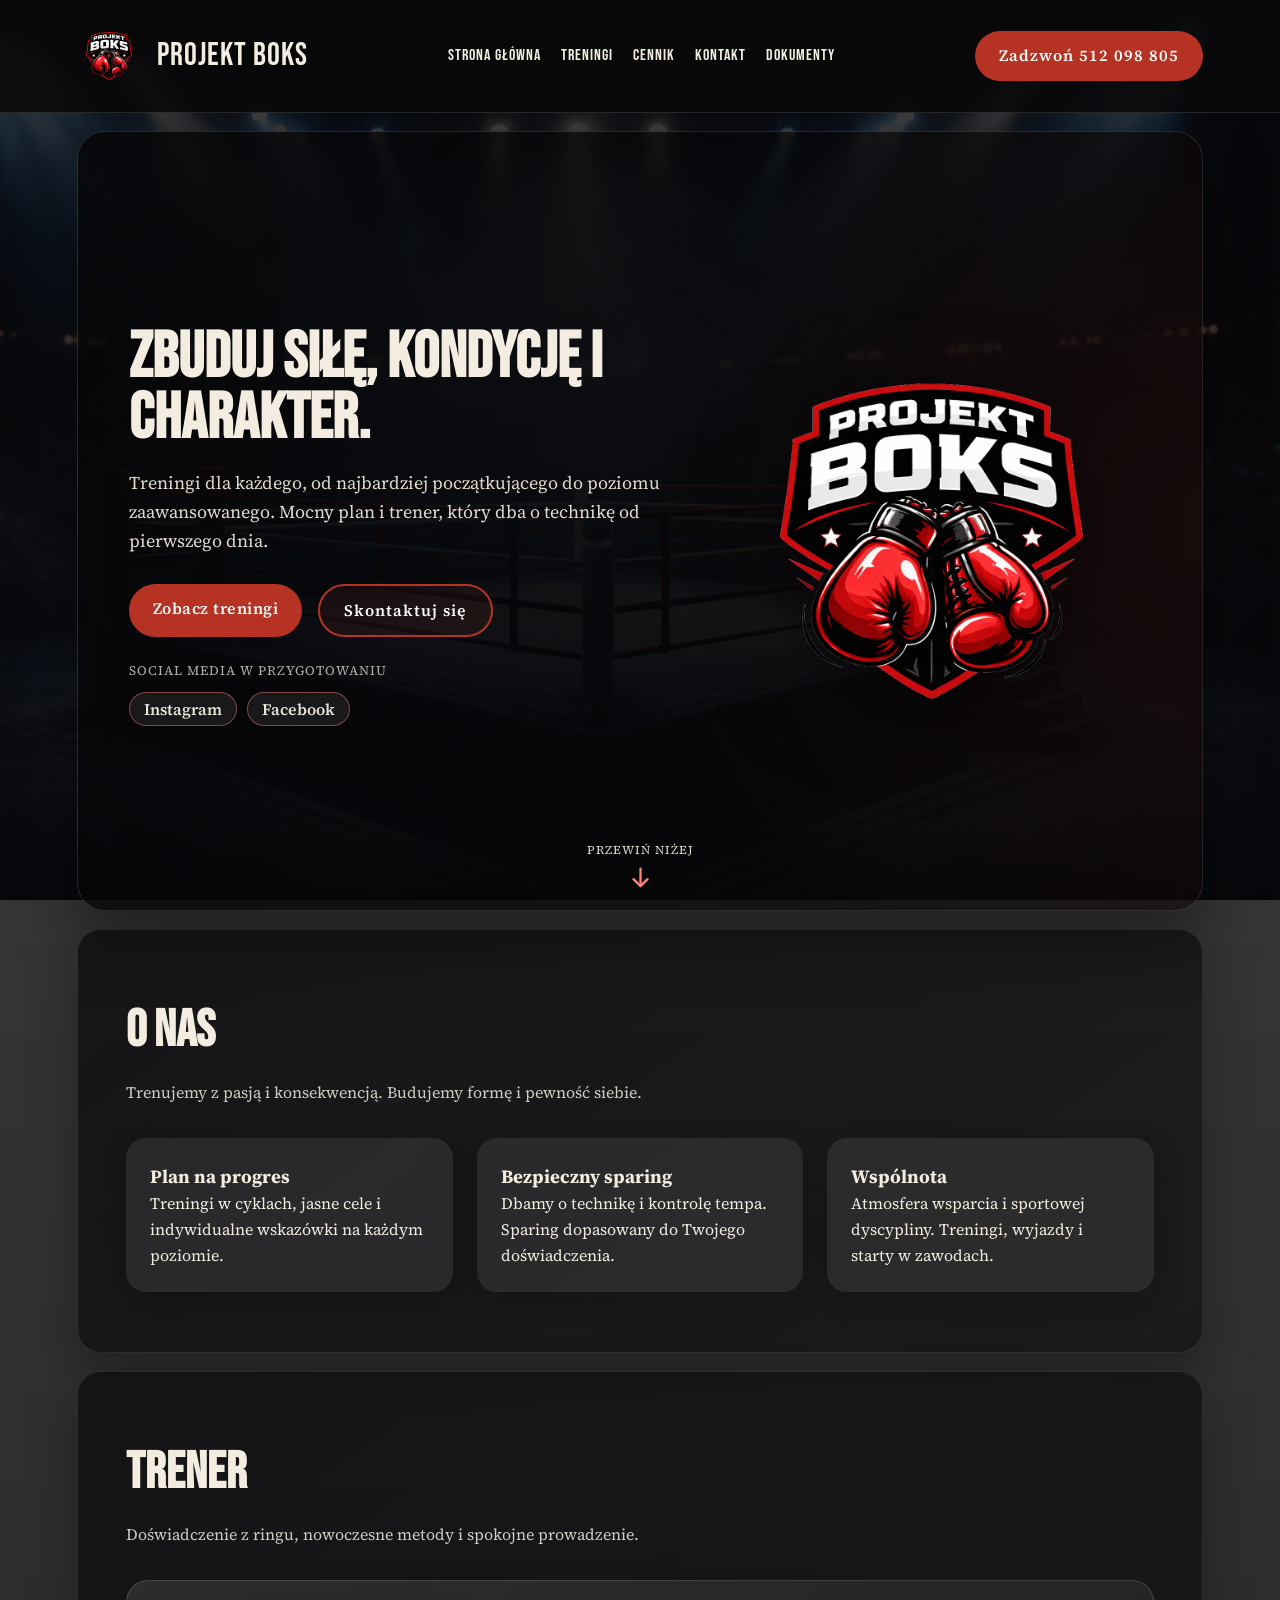
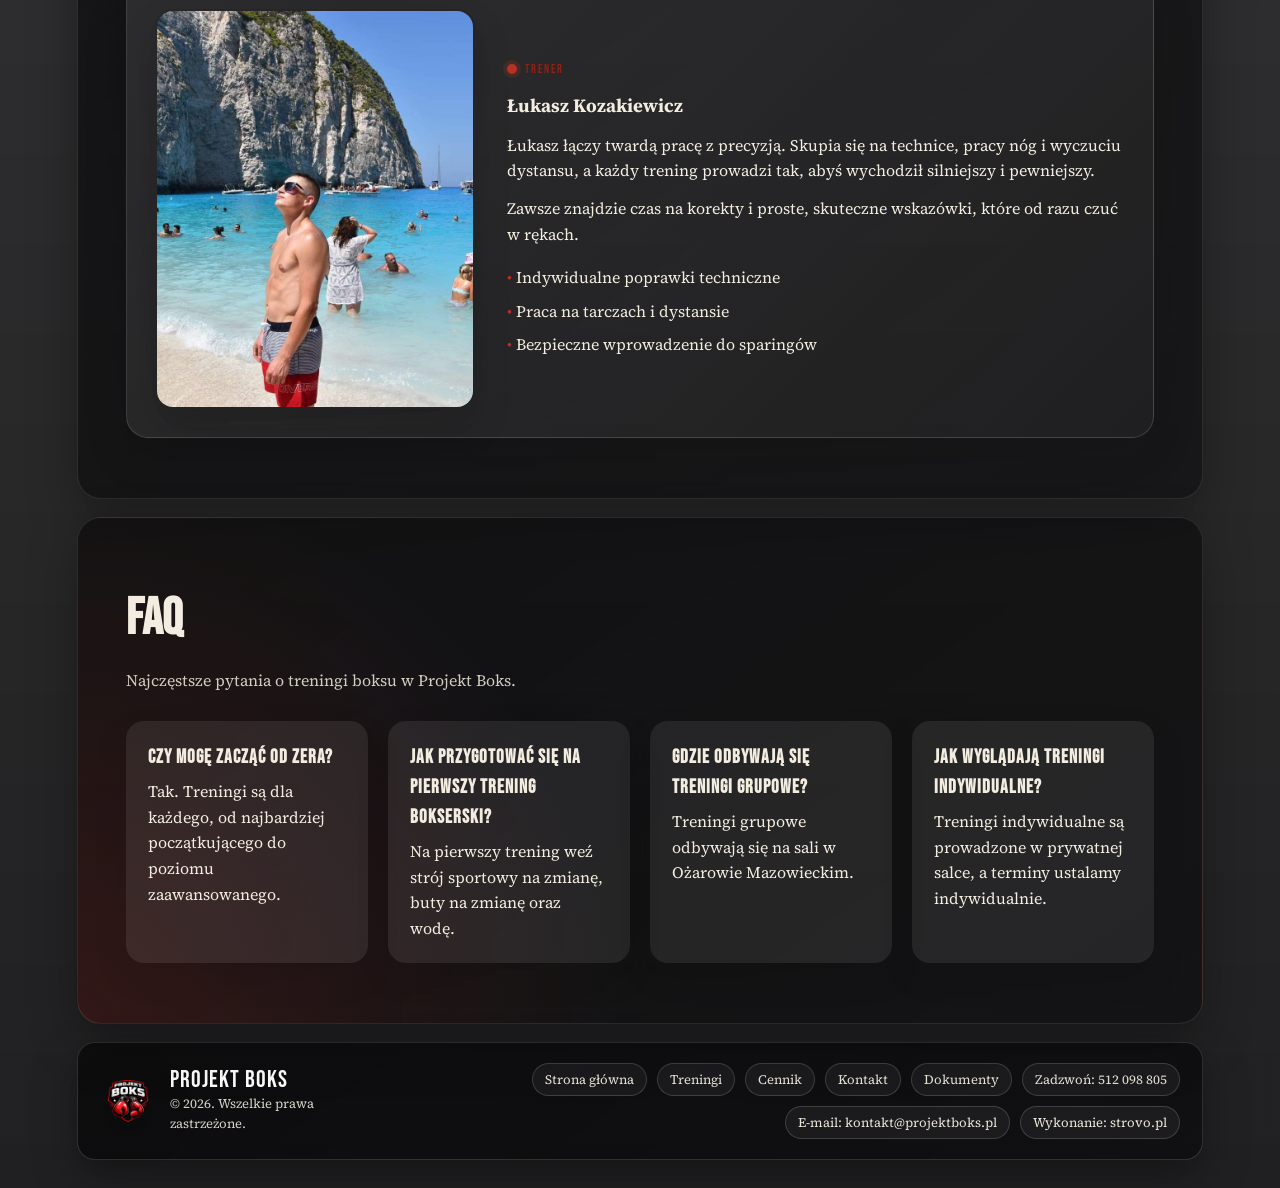
==== commit e206f425: "aktualizacja" ====
--- a/index.html
+++ b/index.html
@@ -47,7 +47,7 @@
   <main>
     <section class="hero" id="hero">
       <div class="hero-content">
-<h1>Zbuduj siłę, kondycję i charakter.</h1>
+        <h1>Zbuduj siłę, kondycję i charakter.</h1>
         <p class="lead">
           Treningi dla każdego, od najbardziej początkującego do poziomu zaawansowanego.
           Mocny plan i trener, który dba o technikę od pierwszego dnia.
@@ -71,6 +71,13 @@
           </div>
         </div>
       </div>
+      <a class="hero-scroll" href="#o-nas" aria-label="Przejdź do sekcji O nas">
+        <span>Przewiń niżej</span>
+        <svg viewBox="0 0 24 24" aria-hidden="true" focusable="false">
+          <path d="M12 4v14"></path>
+          <path d="M6 13l6 6 6-6"></path>
+        </svg>
+      </a>
     </section>
 
     <section class="about" id="o-nas">
@@ -166,6 +173,7 @@
       <a class="footer-link" href="https://strovo.pl" rel="nofollow">Wykonanie: strovo.pl</a>
     </div>
   </footer>
+
   <script>
     (function () {
       var toggle = document.querySelector(".nav-toggle");
@@ -185,18 +193,3 @@
   </script>
 </body>
 </html>
-
-
-
-
-
-
-
-
-
-
-
-
-
-
-
--- a/styles.css
+++ b/styles.css
@@ -16,6 +16,10 @@
 @media (prefers-reduced-motion: reduce) {
   html {
     scroll-behavior: auto;
+  }
+
+  .hero-scroll {
+    animation: none;
   }
 }
 
@@ -153,6 +157,7 @@
 }
 
 .hero {
+  position: relative;
   display: grid;
   grid-template-columns: 1.1fr 0.9fr;
   gap: 48px;
@@ -166,6 +171,57 @@
     radial-gradient(circle at right, rgba(182, 50, 34, 0.28), transparent 46%);
   border: 1px solid rgba(255, 255, 255, 0.12);
   box-shadow: 0 24px 66px rgba(0, 0, 0, 0.42);
+}
+.hero-scroll {
+  position: absolute;
+  left: 50%;
+  bottom: 18px;
+  transform: translateX(-50%);
+  display: inline-flex;
+  flex-direction: column;
+  align-items: center;
+  gap: 4px;
+  color: rgba(243, 237, 225, 0.9);
+  text-decoration: none;
+  font-size: 12px;
+  letter-spacing: 1px;
+  text-transform: uppercase;
+  z-index: 1;
+  animation: scrollHint 1.8s ease-in-out infinite;
+}
+
+.hero-scroll svg {
+  width: 28px;
+  height: 28px;
+}
+
+.hero-scroll path {
+  fill: none;
+  stroke: #ff7f71;
+  stroke-width: 2;
+  stroke-linecap: round;
+  stroke-linejoin: round;
+}
+
+.hero-scroll:hover {
+  color: #fff;
+}
+
+.hero-scroll:focus-visible {
+  outline: 3px solid rgba(182, 50, 34, 0.6);
+  outline-offset: 6px;
+  border-radius: 12px;
+}
+
+@keyframes scrollHint {
+  0%, 100% {
+    transform: translateX(-50%) translateY(0);
+    opacity: 0.75;
+  }
+  50% {
+    transform: translateX(-50%) translateY(6px);
+    opacity: 1;
+  }
 }
 
 .eyebrow {
@@ -829,62 +885,47 @@
   border: 0;
 }
 
-@media (max-width: 900px) {
-  .contact-card {
-    grid-template-columns: 1fr;
-    justify-items: start;
-  }
-
-  .contact-right {
-    justify-items: start;
-  }
-}
-
 
 .site-footer {
-  margin: 18px 6vw 24px;
-  padding: 24px clamp(18px, 3vw, 28px);
-  display: flex;
+  margin: 18px 6vw 28px;
+  padding: 20px 22px;
+  border-radius: 18px;
+  display: flex;
+  align-items: center;
   justify-content: space-between;
-  align-items: center;
-  gap: 20px;
-  background:
-    radial-gradient(circle at top right, rgba(182, 50, 34, 0.18), transparent 42%),
-    linear-gradient(160deg, #11141b 0%, #0b0d12 100%);
-  color: rgba(255, 255, 255, 0.75);
+  gap: 18px;
+  background: linear-gradient(145deg, rgba(10, 10, 12, 0.86), rgba(10, 10, 12, 0.7));
   border: 1px solid rgba(255, 255, 255, 0.14);
-  border-radius: 18px;
-  box-shadow: 0 20px 44px rgba(0, 0, 0, 0.34);
+  box-shadow: 0 18px 44px rgba(0, 0, 0, 0.35);
 }
 
 .footer-left {
   display: flex;
   align-items: center;
-  gap: 12px;
-  font-size: 14px;
-  min-width: 220px;
-}
-
-.footer-meta {
-  display: grid;
-  gap: 6px;
+  gap: 14px;
+  min-width: 260px;
 }
 
 .footer-logo {
   width: 56px;
   height: 56px;
   object-fit: contain;
-  border: 0;
-  background: transparent;
-  padding: 0;
-  box-shadow: none;
+  filter: drop-shadow(0 10px 20px rgba(0, 0, 0, 0.45));
+}
+
+.footer-meta {
+  display: grid;
+  gap: 2px;
+  color: rgba(243, 237, 225, 0.88);
+  font-size: 13px;
 }
 
 .footer-brand {
   font-family: "Bebas Neue", sans-serif;
-  font-size: 20px;
+  font-size: 24px;
   letter-spacing: 1px;
   color: #fff;
+  line-height: 1;
 }
 
 .footer-right {
@@ -912,18 +953,6 @@
   background: rgba(182, 50, 34, 0.18);
   border-color: rgba(255, 127, 113, 0.52);
 }
-
-@keyframes floatIn {
-  from {
-    opacity: 0;
-    transform: translateY(40px);
-  }
-  to {
-    opacity: 1;
-    transform: translateY(20px);
-  }
-}
-
 @media (max-width: 900px) {
   .site-header {
     flex-direction: column;
@@ -1055,6 +1084,10 @@
 }
 
 @media (max-width: 600px) {
+  .hero-scroll {
+    bottom: 12px;
+  }
+
   .hero-card-logo-wrap {
     min-height: 280px;
   }
@@ -1127,7 +1160,6 @@
     grid-template-columns: 1fr;
   }
 }
-
 .voucher-note {
   margin-top: 26px;
   background:
@@ -1232,3 +1264,13 @@
     width: 100%;
   }
 }
+
+
+
+
+
+
+
+
+
+
